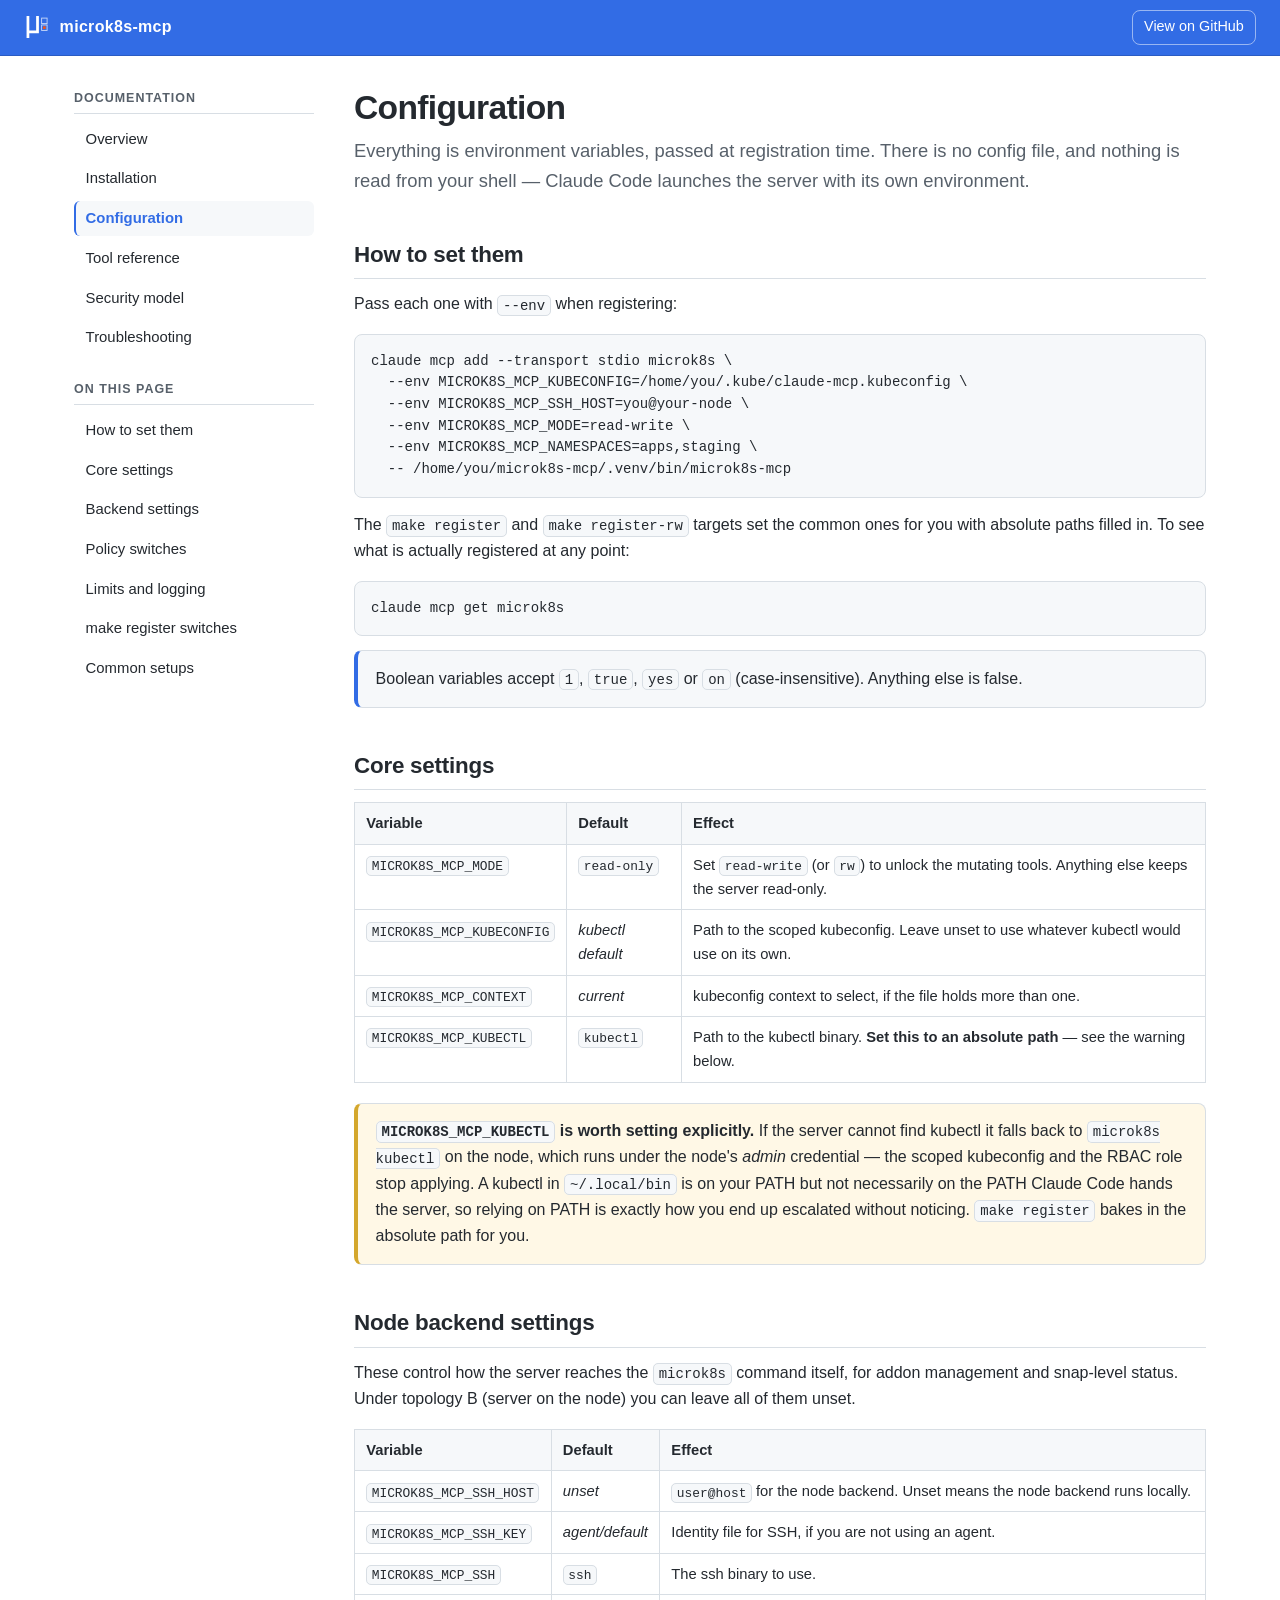
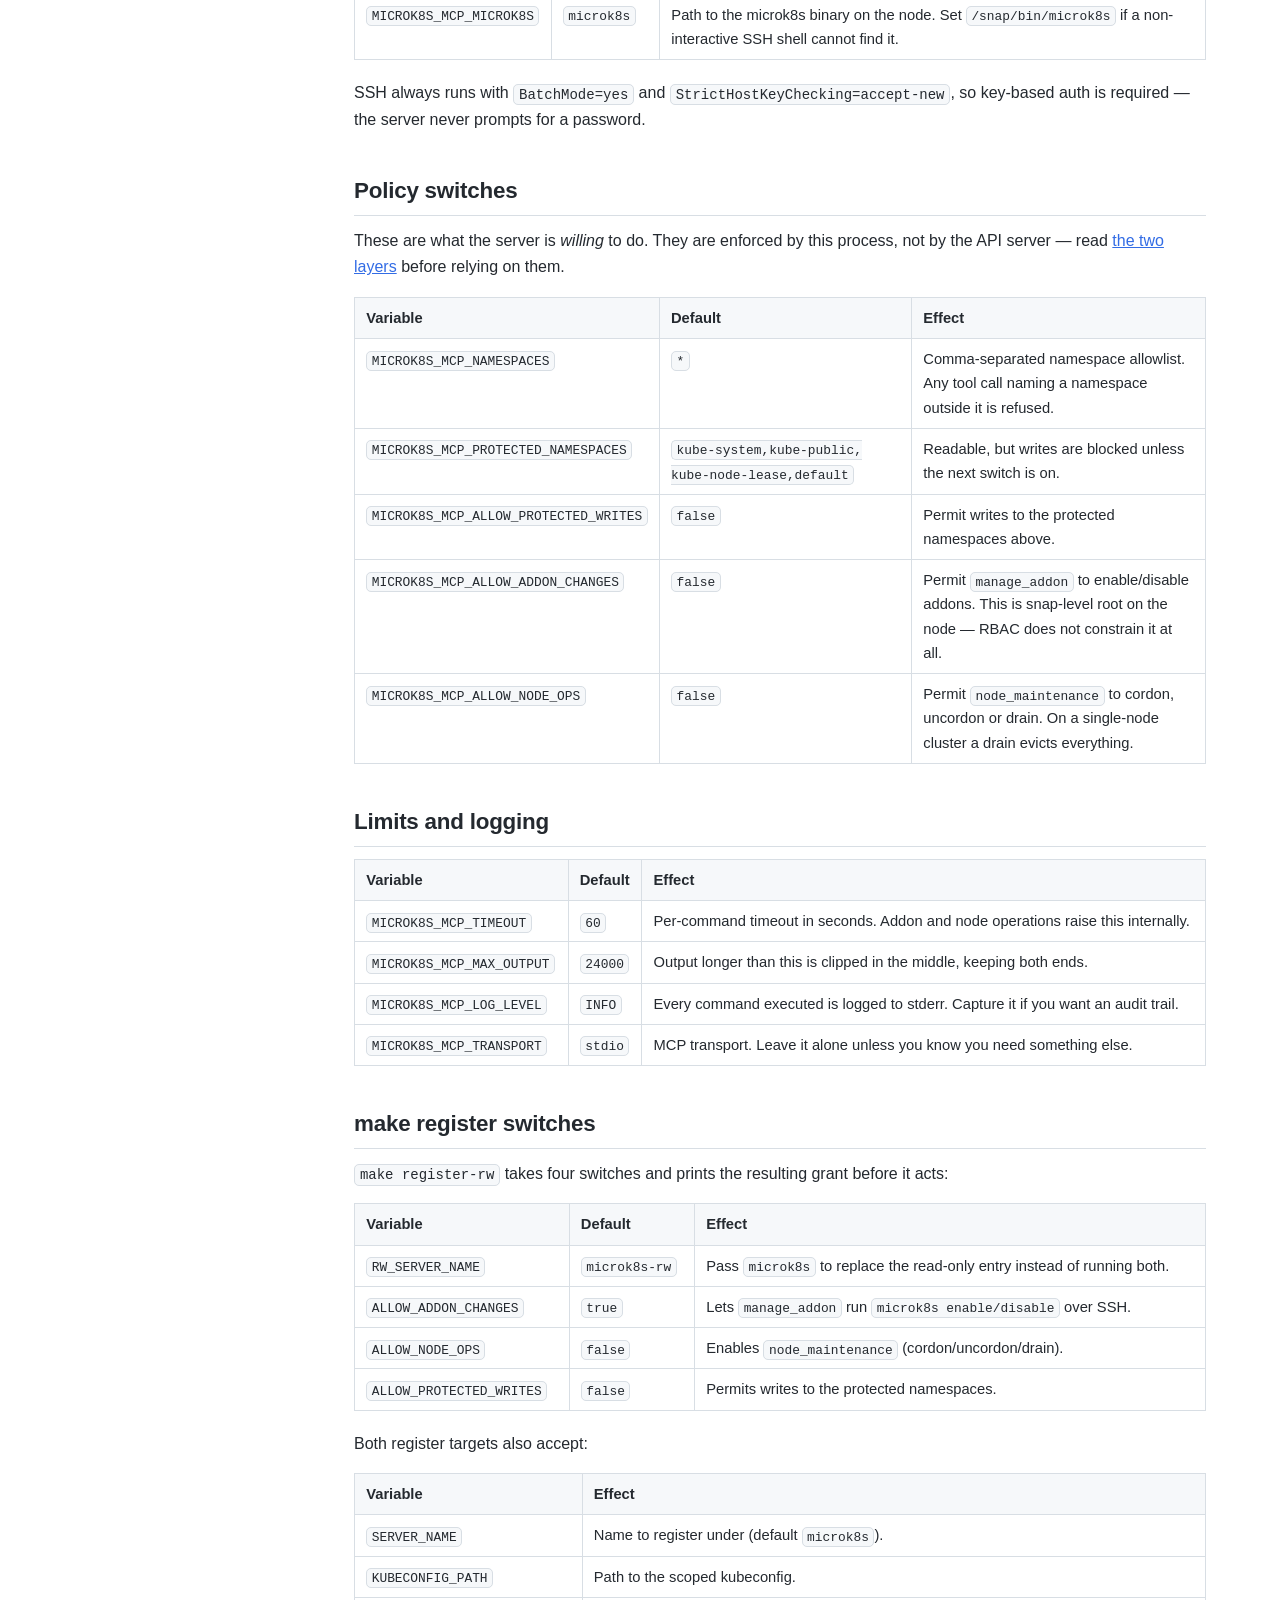
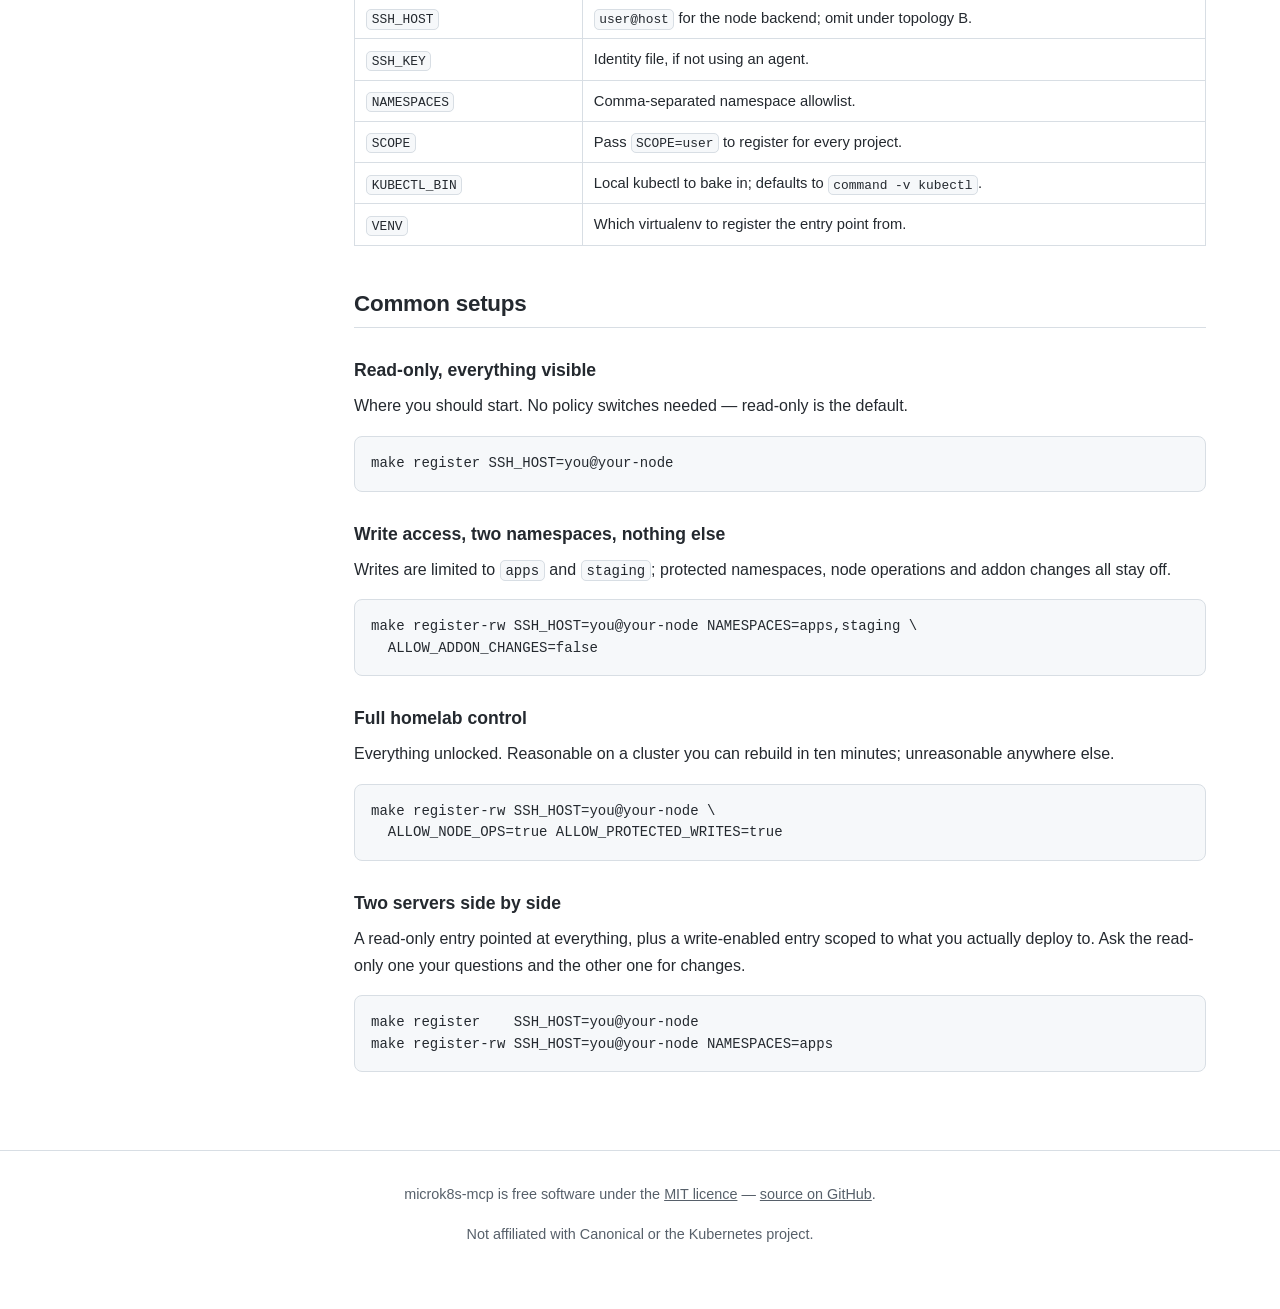
==== doc/configure.html @ e9b40528 "docs: add a GitHub Pages documentation site and optimise for search Six-page static site under doc/," ====
<!doctype html>
<html lang="en">
<head>
<meta charset="utf-8">
<meta name="viewport" content="width=device-width, initial-scale=1">
<title>Configuration reference — microk8s-mcp environment variables</title>
<meta name="description" content="Every microk8s-mcp environment variable with its default and effect: MICROK8S_MCP_MODE, KUBECONFIG, KUBECTL, SSH_HOST, NAMESPACES, ALLOW_ADDON_CHANGES, ALLOW_NODE_OPS and more, plus the make register switches.">
<link rel="canonical" href="https://pierrejochem.github.io/microk8s-mcp/configure.html">
<meta name="robots" content="index, follow, max-image-preview:large">
<meta property="og:type" content="article">
<meta property="og:site_name" content="microk8s-mcp">
<meta property="og:title" content="Configuration reference — microk8s-mcp environment variables">
<meta property="og:description" content="Every environment variable with its default and effect, plus the make register switches.">
<meta property="og:url" content="https://pierrejochem.github.io/microk8s-mcp/configure.html">
<meta property="og:image" content="https://pierrejochem.github.io/microk8s-mcp/assets/og-image.png">
<meta name="twitter:card" content="summary_large_image">
<meta name="twitter:image" content="https://pierrejochem.github.io/microk8s-mcp/assets/og-image.png">
<link rel="icon" href="assets/microk8s-mcp-mark.svg" type="image/svg+xml">
<link rel="stylesheet" href="assets/style.css">
</head>
<body>
<a class="skip" href="#main">Skip to content</a>

<header class="topbar">
  <a class="brand" href="index.html">
    <svg viewBox="18 18 65 76" xmlns="http://www.w3.org/2000/svg" aria-hidden="true" focusable="false">
      <path d="M24 24 24 88M24 62 24 70 52 70 52 24" fill="none" stroke="#ffffff" stroke-width="8" stroke-linejoin="miter" stroke-linecap="butt"></path>
      <g fill="none" stroke="rgba(255,255,255,.75)" stroke-width="2.6"><rect x="64" y="30" width="16" height="16"></rect><rect x="64" y="50" width="16" height="16"></rect></g>
      <rect x="68" y="54" width="8" height="8" fill="#e95420"></rect>
    </svg>
    microk8s-mcp
  </a>
  <span class="spacer"></span>
  <a class="gh" href="https://github.com/pierrejochem/microk8s-mcp">View on GitHub</a>
</header>

<div class="layout">
  <div class="sidebar">
    <nav aria-label="Documentation">
      <h2>Documentation</h2>
      <ul>
        <li><a href="index.html">Overview</a></li>
        <li><a href="install.html">Installation</a></li>
        <li><a href="configure.html" aria-current="page">Configuration</a></li>
        <li><a href="tools.html">Tool reference</a></li>
        <li><a href="security.html">Security model</a></li>
        <li><a href="troubleshooting.html">Troubleshooting</a></li>
      </ul>
      <h2>On this page</h2>
      <ul>
        <li><a href="#how">How to set them</a></li>
        <li><a href="#core">Core settings</a></li>
        <li><a href="#backend">Backend settings</a></li>
        <li><a href="#policy">Policy switches</a></li>
        <li><a href="#limits">Limits and logging</a></li>
        <li><a href="#register-flags">make register switches</a></li>
        <li><a href="#recipes">Common setups</a></li>
      </ul>
    </nav>
  </div>

  <main id="main">
    <h1>Configuration</h1>
    <p class="lede">Everything is environment variables, passed at registration time. There is no
    config file, and nothing is read from your shell — Claude Code launches the server with its
    own environment.</p>

    <h2 id="how">How to set them</h2>
    <p>Pass each one with <code>--env</code> when registering:</p>
    <pre><code>claude mcp add --transport stdio microk8s \
  --env MICROK8S_MCP_KUBECONFIG=/home/you/.kube/claude-mcp.kubeconfig \
  --env MICROK8S_MCP_SSH_HOST=you@your-node \
  --env MICROK8S_MCP_MODE=read-write \
  --env MICROK8S_MCP_NAMESPACES=apps,staging \
  -- /home/you/microk8s-mcp/.venv/bin/microk8s-mcp</code></pre>

    <p>The <code>make register</code> and <code>make register-rw</code> targets set the common ones
    for you with absolute paths filled in. To see what is actually registered at any point:</p>
    <pre><code>claude mcp get microk8s</code></pre>

    <div class="note">
      <p>Boolean variables accept <code>1</code>, <code>true</code>, <code>yes</code> or
      <code>on</code> (case-insensitive). Anything else is false.</p>
    </div>

    <h2 id="core">Core settings</h2>
    <div class="table-wrap">
    <table>
      <thead><tr><th>Variable</th><th>Default</th><th>Effect</th></tr></thead>
      <tbody>
        <tr>
          <td><code>MICROK8S_MCP_MODE</code></td>
          <td><code>read-only</code></td>
          <td>Set <code>read-write</code> (or <code>rw</code>) to unlock the mutating tools. Anything else keeps the server read-only.</td>
        </tr>
        <tr>
          <td><code>MICROK8S_MCP_KUBECONFIG</code></td>
          <td><em>kubectl default</em></td>
          <td>Path to the scoped kubeconfig. Leave unset to use whatever kubectl would use on its own.</td>
        </tr>
        <tr>
          <td><code>MICROK8S_MCP_CONTEXT</code></td>
          <td><em>current</em></td>
          <td>kubeconfig context to select, if the file holds more than one.</td>
        </tr>
        <tr>
          <td><code>MICROK8S_MCP_KUBECTL</code></td>
          <td><code>kubectl</code></td>
          <td>Path to the kubectl binary. <strong>Set this to an absolute path</strong> — see the warning below.</td>
        </tr>
      </tbody>
    </table>
    </div>

    <div class="warn">
      <p><strong><code>MICROK8S_MCP_KUBECTL</code> is worth setting explicitly.</strong> If the
      server cannot find kubectl it falls back to <code>microk8s kubectl</code> on the node, which
      runs under the node's <em>admin</em> credential — the scoped kubeconfig and the RBAC role
      stop applying. A kubectl in <code>~/.local/bin</code> is on your PATH but not necessarily on
      the PATH Claude Code hands the server, so relying on PATH is exactly how you end up escalated
      without noticing. <code>make register</code> bakes in the absolute path for you.</p>
    </div>

    <h2 id="backend">Node backend settings</h2>
    <p>These control how the server reaches the <code>microk8s</code> command itself, for addon
    management and snap-level status. Under topology B (server on the node) you can leave all of
    them unset.</p>

    <div class="table-wrap">
    <table>
      <thead><tr><th>Variable</th><th>Default</th><th>Effect</th></tr></thead>
      <tbody>
        <tr>
          <td><code>MICROK8S_MCP_SSH_HOST</code></td>
          <td><em>unset</em></td>
          <td><code>user@host</code> for the node backend. Unset means the node backend runs locally.</td>
        </tr>
        <tr>
          <td><code>MICROK8S_MCP_SSH_KEY</code></td>
          <td><em>agent/default</em></td>
          <td>Identity file for SSH, if you are not using an agent.</td>
        </tr>
        <tr>
          <td><code>MICROK8S_MCP_SSH</code></td>
          <td><code>ssh</code></td>
          <td>The ssh binary to use.</td>
        </tr>
        <tr>
          <td><code>MICROK8S_MCP_MICROK8S</code></td>
          <td><code>microk8s</code></td>
          <td>Path to the microk8s binary on the node. Set <code>/snap/bin/microk8s</code> if a non-interactive SSH shell cannot find it.</td>
        </tr>
      </tbody>
    </table>
    </div>

    <p>SSH always runs with <code>BatchMode=yes</code> and
    <code>StrictHostKeyChecking=accept-new</code>, so key-based auth is required — the server
    never prompts for a password.</p>

    <h2 id="policy">Policy switches</h2>
    <p>These are what the server is <em>willing</em> to do. They are enforced by this process, not
    by the API server — read <a href="security.html#layers">the two layers</a> before relying on them.</p>

    <div class="table-wrap">
    <table>
      <thead><tr><th>Variable</th><th>Default</th><th>Effect</th></tr></thead>
      <tbody>
        <tr>
          <td><code>MICROK8S_MCP_NAMESPACES</code></td>
          <td><code>*</code></td>
          <td>Comma-separated namespace allowlist. Any tool call naming a namespace outside it is refused.</td>
        </tr>
        <tr>
          <td><code>MICROK8S_MCP_PROTECTED_NAMESPACES</code></td>
          <td><code>kube-system,kube-public,<wbr>kube-node-lease,default</code></td>
          <td>Readable, but writes are blocked unless the next switch is on.</td>
        </tr>
        <tr>
          <td><code>MICROK8S_MCP_ALLOW_PROTECTED_WRITES</code></td>
          <td><code>false</code></td>
          <td>Permit writes to the protected namespaces above.</td>
        </tr>
        <tr>
          <td><code>MICROK8S_MCP_ALLOW_ADDON_CHANGES</code></td>
          <td><code>false</code></td>
          <td>Permit <code>manage_addon</code> to enable/disable addons. This is snap-level root on the node — RBAC does not constrain it at all.</td>
        </tr>
        <tr>
          <td><code>MICROK8S_MCP_ALLOW_NODE_OPS</code></td>
          <td><code>false</code></td>
          <td>Permit <code>node_maintenance</code> to cordon, uncordon or drain. On a single-node cluster a drain evicts everything.</td>
        </tr>
      </tbody>
    </table>
    </div>

    <h2 id="limits">Limits and logging</h2>
    <div class="table-wrap">
    <table>
      <thead><tr><th>Variable</th><th>Default</th><th>Effect</th></tr></thead>
      <tbody>
        <tr>
          <td><code>MICROK8S_MCP_TIMEOUT</code></td>
          <td><code>60</code></td>
          <td>Per-command timeout in seconds. Addon and node operations raise this internally.</td>
        </tr>
        <tr>
          <td><code>MICROK8S_MCP_MAX_OUTPUT</code></td>
          <td><code>24000</code></td>
          <td>Output longer than this is clipped in the middle, keeping both ends.</td>
        </tr>
        <tr>
          <td><code>MICROK8S_MCP_LOG_LEVEL</code></td>
          <td><code>INFO</code></td>
          <td>Every command executed is logged to stderr. Capture it if you want an audit trail.</td>
        </tr>
        <tr>
          <td><code>MICROK8S_MCP_TRANSPORT</code></td>
          <td><code>stdio</code></td>
          <td>MCP transport. Leave it alone unless you know you need something else.</td>
        </tr>
      </tbody>
    </table>
    </div>

    <h2 id="register-flags">make register switches</h2>
    <p><code>make register-rw</code> takes four switches and prints the resulting grant before
    it acts:</p>

    <div class="table-wrap">
    <table>
      <thead><tr><th>Variable</th><th>Default</th><th>Effect</th></tr></thead>
      <tbody>
        <tr><td><code>RW_SERVER_NAME</code></td><td><code>microk8s-rw</code></td><td>Pass <code>microk8s</code> to replace the read-only entry instead of running both.</td></tr>
        <tr><td><code>ALLOW_ADDON_CHANGES</code></td><td><code>true</code></td><td>Lets <code>manage_addon</code> run <code>microk8s enable/disable</code> over SSH.</td></tr>
        <tr><td><code>ALLOW_NODE_OPS</code></td><td><code>false</code></td><td>Enables <code>node_maintenance</code> (cordon/uncordon/drain).</td></tr>
        <tr><td><code>ALLOW_PROTECTED_WRITES</code></td><td><code>false</code></td><td>Permits writes to the protected namespaces.</td></tr>
      </tbody>
    </table>
    </div>

    <p>Both register targets also accept:</p>
    <div class="table-wrap">
    <table>
      <thead><tr><th>Variable</th><th>Effect</th></tr></thead>
      <tbody>
        <tr><td><code>SERVER_NAME</code></td><td>Name to register under (default <code>microk8s</code>).</td></tr>
        <tr><td><code>KUBECONFIG_PATH</code></td><td>Path to the scoped kubeconfig.</td></tr>
        <tr><td><code>SSH_HOST</code></td><td><code>user@host</code> for the node backend; omit under topology B.</td></tr>
        <tr><td><code>SSH_KEY</code></td><td>Identity file, if not using an agent.</td></tr>
        <tr><td><code>NAMESPACES</code></td><td>Comma-separated namespace allowlist.</td></tr>
        <tr><td><code>SCOPE</code></td><td>Pass <code>SCOPE=user</code> to register for every project.</td></tr>
        <tr><td><code>KUBECTL_BIN</code></td><td>Local kubectl to bake in; defaults to <code>command -v kubectl</code>.</td></tr>
        <tr><td><code>VENV</code></td><td>Which virtualenv to register the entry point from.</td></tr>
      </tbody>
    </table>
    </div>

    <h2 id="recipes">Common setups</h2>

    <h3>Read-only, everything visible</h3>
    <p>Where you should start. No policy switches needed — read-only is the default.</p>
    <pre><code>make register SSH_HOST=you@your-node</code></pre>

    <h3>Write access, two namespaces, nothing else</h3>
    <p>Writes are limited to <code>apps</code> and <code>staging</code>; protected namespaces,
    node operations and addon changes all stay off.</p>
    <pre><code>make register-rw SSH_HOST=you@your-node NAMESPACES=apps,staging \
  ALLOW_ADDON_CHANGES=false</code></pre>

    <h3>Full homelab control</h3>
    <p>Everything unlocked. Reasonable on a cluster you can rebuild in ten minutes; unreasonable
    anywhere else.</p>
    <pre><code>make register-rw SSH_HOST=you@your-node \
  ALLOW_NODE_OPS=true ALLOW_PROTECTED_WRITES=true</code></pre>

    <h3>Two servers side by side</h3>
    <p>A read-only entry pointed at everything, plus a write-enabled entry scoped to what you
    actually deploy to. Ask the read-only one your questions and the other one for changes.</p>
    <pre><code>make register    SSH_HOST=you@your-node
make register-rw SSH_HOST=you@your-node NAMESPACES=apps</code></pre>
  </main>
</div>

<footer>
  <p>microk8s-mcp is free software under the
  <a href="https://github.com/pierrejochem/microk8s-mcp/blob/main/LICENSE">MIT licence</a> —
  <a href="https://github.com/pierrejochem/microk8s-mcp">source on GitHub</a>.</p>
  <p>Not affiliated with Canonical or the Kubernetes project.</p>
</footer>

</body>
</html>
---- doc/assets/style.css ----
/* microk8s-mcp documentation
   Brand: Kubernetes blue #326CE5, Canonical orange #E95420, ink #1D1F20 */

:root {
  --blue: #326ce5;
  --blue-dark: #2456bd;
  --orange: #e95420;
  --ink: #1d1f20;
  --bg: #ffffff;
  --bg-soft: #f6f8fa;
  --bg-code: #f6f8fa;
  --text: #24292f;
  --text-muted: #57606a;
  --border: #d8dee4;
  --warn-bg: #fff8e6;
  --warn-border: #d4a72c;
  --danger-bg: #fff1f0;
  --danger-border: #cf222e;
  --radius: 8px;
  --sans: -apple-system, BlinkMacSystemFont, "Segoe UI", Roboto, Helvetica, Arial, sans-serif;
  --mono: ui-monospace, SFMono-Regular, "SF Mono", Menlo, Consolas, "Liberation Mono", monospace;
}

@media (prefers-color-scheme: dark) {
  :root {
    --blue: #58a6ff;
    --blue-dark: #79b8ff;
    --orange: #ff7b52;
    --bg: #0d1117;
    --bg-soft: #161b22;
    --bg-code: #161b22;
    --text: #e6edf3;
    --text-muted: #9198a1;
    --border: #30363d;
    --warn-bg: #272115;
    --warn-border: #d29922;
    --danger-bg: #25171c;
    --danger-border: #f85149;
  }
}

* { box-sizing: border-box; }

html { scroll-behavior: smooth; scroll-padding-top: 5rem; }

body {
  margin: 0;
  font-family: var(--sans);
  font-size: 16px;
  line-height: 1.65;
  color: var(--text);
  background: var(--bg);
  -webkit-text-size-adjust: 100%;
}

.skip {
  position: absolute;
  left: -9999px;
  top: 0;
  background: var(--blue);
  color: #fff;
  padding: .75rem 1rem;
  z-index: 100;
}
.skip:focus { left: 0; }

/* ---------- top bar ---------- */

.topbar {
  position: sticky;
  top: 0;
  z-index: 50;
  display: flex;
  align-items: center;
  gap: 1rem;
  padding: .6rem 1.5rem;
  background: var(--blue);
  border-bottom: 1px solid rgba(0, 0, 0, .15);
}

.topbar a.brand {
  display: flex;
  align-items: center;
  gap: .6rem;
  color: #fff;
  text-decoration: none;
  font-weight: 600;
  letter-spacing: .02em;
}

.topbar .brand svg { width: 26px; height: 26px; display: block; }

.topbar .spacer { flex: 1; }

.topbar .gh {
  color: #fff;
  text-decoration: none;
  font-size: .9rem;
  border: 1px solid rgba(255, 255, 255, .5);
  border-radius: var(--radius);
  padding: .3rem .7rem;
  white-space: nowrap;
}
.topbar .gh:hover { background: rgba(255, 255, 255, .15); }

/* ---------- layout ---------- */

.layout {
  display: grid;
  grid-template-columns: 240px minmax(0, 1fr);
  gap: 2.5rem;
  max-width: 1180px;
  margin: 0 auto;
  padding: 2rem 1.5rem 4rem;
}

.sidebar nav { position: sticky; top: 5rem; }

.sidebar h2 {
  font-size: .78rem;
  text-transform: uppercase;
  letter-spacing: .08em;
  color: var(--text-muted);
  margin: 1.5rem 0 .5rem;
}
.sidebar h2:first-child { margin-top: 0; }

.sidebar ul { list-style: none; margin: 0; padding: 0; }

.sidebar a {
  display: block;
  padding: .3rem .6rem;
  color: var(--text);
  text-decoration: none;
  border-radius: 6px;
  border-left: 2px solid transparent;
  font-size: .93rem;
}
.sidebar a:hover { background: var(--bg-soft); }
.sidebar a[aria-current="page"] {
  color: var(--blue);
  font-weight: 600;
  border-left-color: var(--blue);
  background: var(--bg-soft);
}

main { min-width: 0; }

/* ---------- typography ---------- */

h1 {
  font-size: 2.1rem;
  line-height: 1.2;
  margin: 0 0 .5rem;
  letter-spacing: -.02em;
}

h2 {
  font-size: 1.4rem;
  margin: 2.5rem 0 .75rem;
  padding-bottom: .3rem;
  border-bottom: 1px solid var(--border);
  letter-spacing: -.01em;
}

h3 { font-size: 1.1rem; margin: 1.75rem 0 .5rem; }

.lede {
  font-size: 1.15rem;
  color: var(--text-muted);
  margin: 0 0 2rem;
}

p, ul, ol { margin: 0 0 1rem; }
li { margin-bottom: .35rem; }

a { color: var(--blue); }
a:hover { color: var(--blue-dark); }

code {
  font-family: var(--mono);
  font-size: .875em;
  background: var(--bg-code);
  border: 1px solid var(--border);
  border-radius: 5px;
  padding: .12em .35em;
}

pre {
  background: var(--bg-code);
  border: 1px solid var(--border);
  border-radius: var(--radius);
  padding: 1rem;
  overflow-x: auto;
  font-size: .875rem;
  line-height: 1.55;
}
pre code { background: none; border: 0; padding: 0; font-size: 1em; }

/* ---------- tables ---------- */

.table-wrap { overflow-x: auto; margin: 0 0 1.25rem; }

table {
  border-collapse: collapse;
  width: 100%;
  font-size: .92rem;
}
th, td {
  text-align: left;
  padding: .5rem .7rem;
  border: 1px solid var(--border);
  vertical-align: top;
}
th { background: var(--bg-soft); font-weight: 600; }
td code { white-space: nowrap; }

/* ---------- callouts ---------- */

.note, .warn, .danger {
  border: 1px solid var(--border);
  border-left-width: 4px;
  border-radius: var(--radius);
  padding: .9rem 1.1rem;
  margin: 0 0 1.25rem;
  background: var(--bg-soft);
}
.note { border-left-color: var(--blue); }
.warn { border-left-color: var(--warn-border); background: var(--warn-bg); }
.danger { border-left-color: var(--danger-border); background: var(--danger-bg); }

.note > :last-child, .warn > :last-child, .danger > :last-child { margin-bottom: 0; }
.note strong, .warn strong, .danger strong { display: inline; }

/* ---------- home page bits ---------- */

.hero {
  display: flex;
  flex-direction: column;
  gap: 1rem;
  margin-bottom: 2.5rem;
}
.hero img { max-width: 100%; height: auto; border-radius: var(--radius); }

.cta {
  display: flex;
  flex-wrap: wrap;
  gap: .75rem;
  margin: 1.5rem 0 0;
}
.btn {
  display: inline-block;
  padding: .55rem 1.1rem;
  border-radius: var(--radius);
  text-decoration: none;
  font-weight: 600;
  font-size: .95rem;
  border: 1px solid var(--blue);
}
.btn-primary { background: var(--blue); color: #fff; }
.btn-primary:hover { background: var(--blue-dark); color: #fff; }
.btn-ghost { color: var(--blue); }
.btn-ghost:hover { background: var(--bg-soft); }

.cards {
  display: grid;
  grid-template-columns: repeat(auto-fit, minmax(230px, 1fr));
  gap: 1rem;
  margin: 1.5rem 0 2rem;
}
.card {
  border: 1px solid var(--border);
  border-radius: var(--radius);
  padding: 1.1rem 1.2rem;
  background: var(--bg-soft);
}
.card h3 { margin: 0 0 .4rem; font-size: 1rem; }
.card p { margin: 0; font-size: .92rem; color: var(--text-muted); }
.card a { text-decoration: none; }
.card a::after { content: " \2192"; }

.badge {
  display: inline-block;
  font-size: .72rem;
  font-weight: 700;
  letter-spacing: .04em;
  text-transform: uppercase;
  padding: .12rem .45rem;
  border-radius: 4px;
  vertical-align: middle;
}
.badge-read { background: rgba(50, 108, 229, .15); color: var(--blue); }
.badge-write { background: rgba(233, 84, 32, .15); color: var(--orange); }
.badge-danger { background: rgba(207, 34, 46, .15); color: var(--danger-border); }

/* ---------- tool entries ---------- */

.tool {
  border: 1px solid var(--border);
  border-radius: var(--radius);
  padding: 1rem 1.2rem;
  margin-bottom: 1rem;
}
.tool h3 { margin: 0 0 .4rem; font-family: var(--mono); font-size: 1rem; }
.tool p { margin: 0 0 .5rem; }
.tool p:last-child { margin-bottom: 0; }
.tool .args { font-size: .88rem; color: var(--text-muted); }
.tool .args code { font-size: .95em; }

/* ---------- footer ---------- */

footer {
  border-top: 1px solid var(--border);
  padding: 2rem 1.5rem;
  text-align: center;
  color: var(--text-muted);
  font-size: .9rem;
}
footer a { color: var(--text-muted); }

/* ---------- responsive ---------- */

@media (max-width: 860px) {
  .layout {
    grid-template-columns: 1fr;
    gap: 1rem;
    padding: 1.25rem 1rem 3rem;
  }
  .sidebar nav { position: static; }
  .sidebar {
    border-bottom: 1px solid var(--border);
    padding-bottom: 1rem;
    margin-bottom: 1rem;
  }
  .sidebar ul {
    display: flex;
    flex-wrap: wrap;
    gap: .3rem;
  }
  .sidebar a { border-left: 0; border: 1px solid var(--border); }
  .sidebar a[aria-current="page"] { border-color: var(--blue); }
  .sidebar h2 { margin: .75rem 0 .4rem; }
  h1 { font-size: 1.7rem; }
  .topbar { padding: .6rem 1rem; }
}
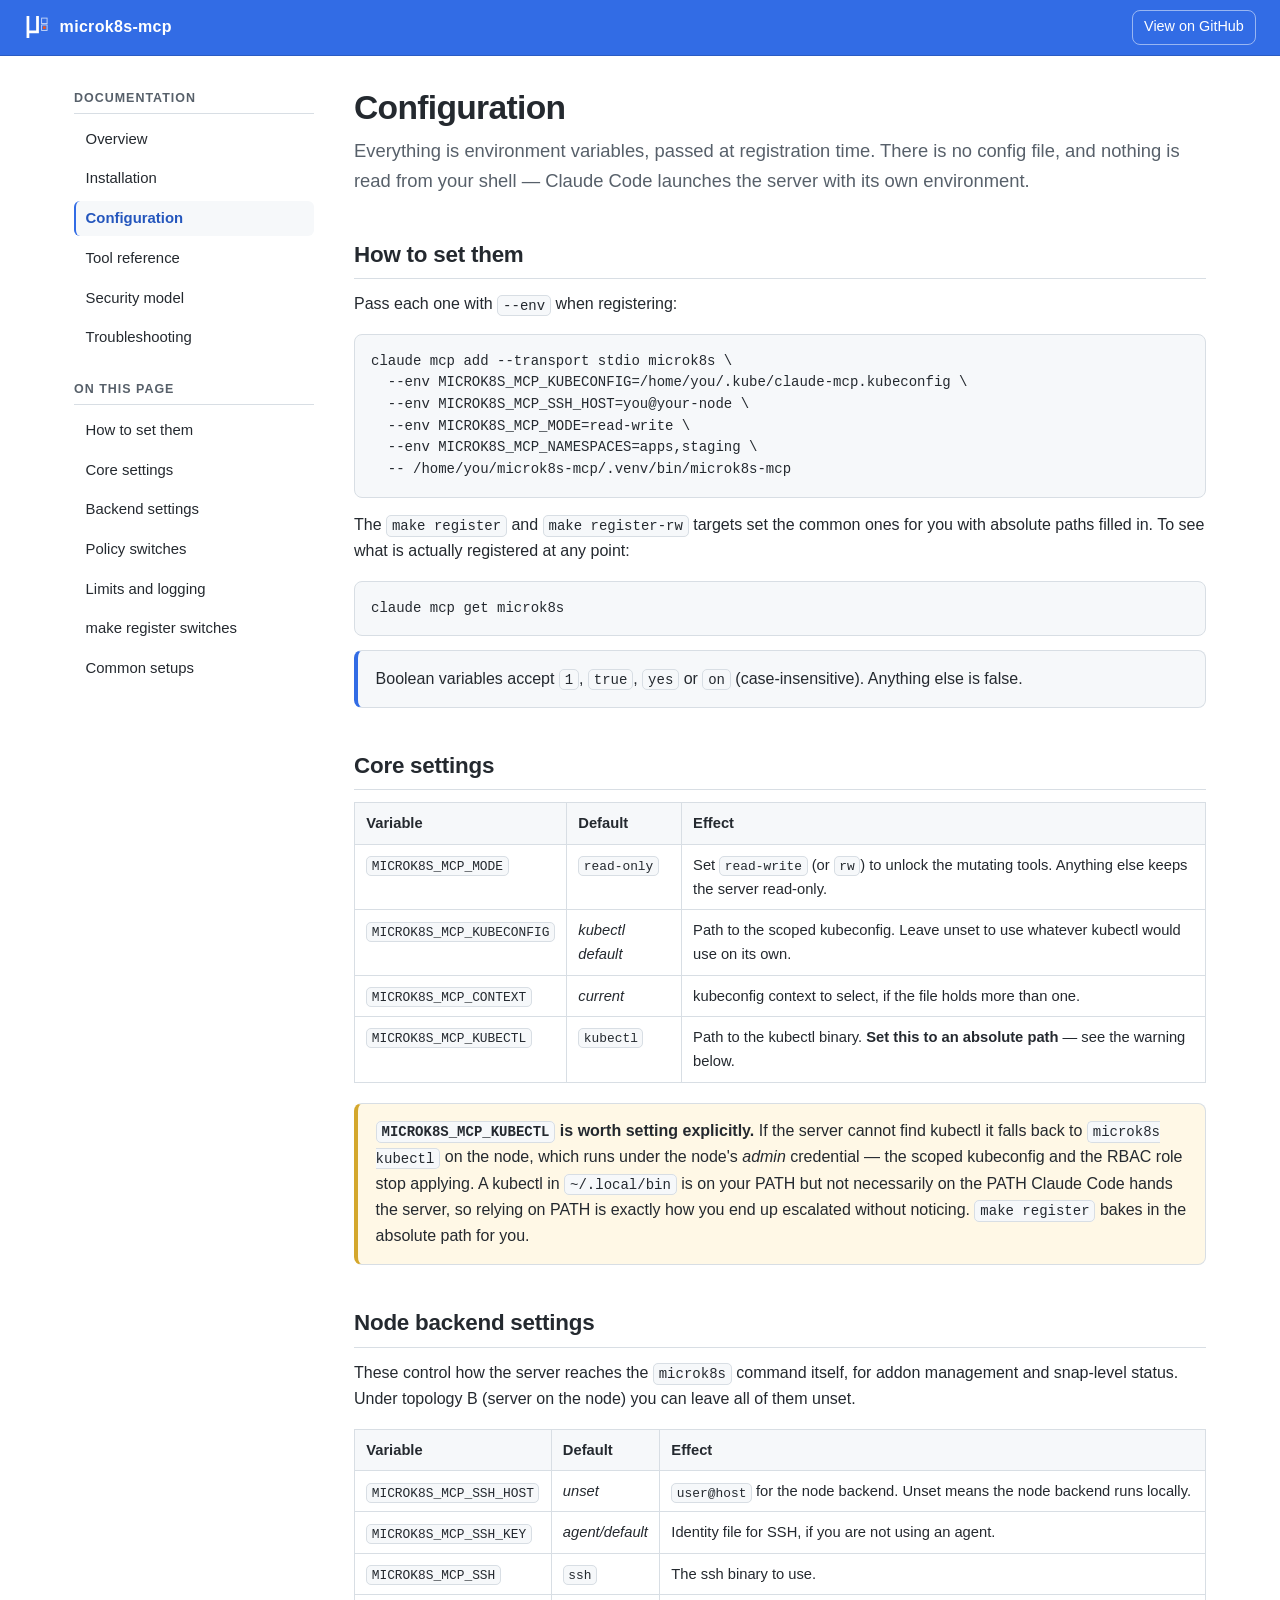
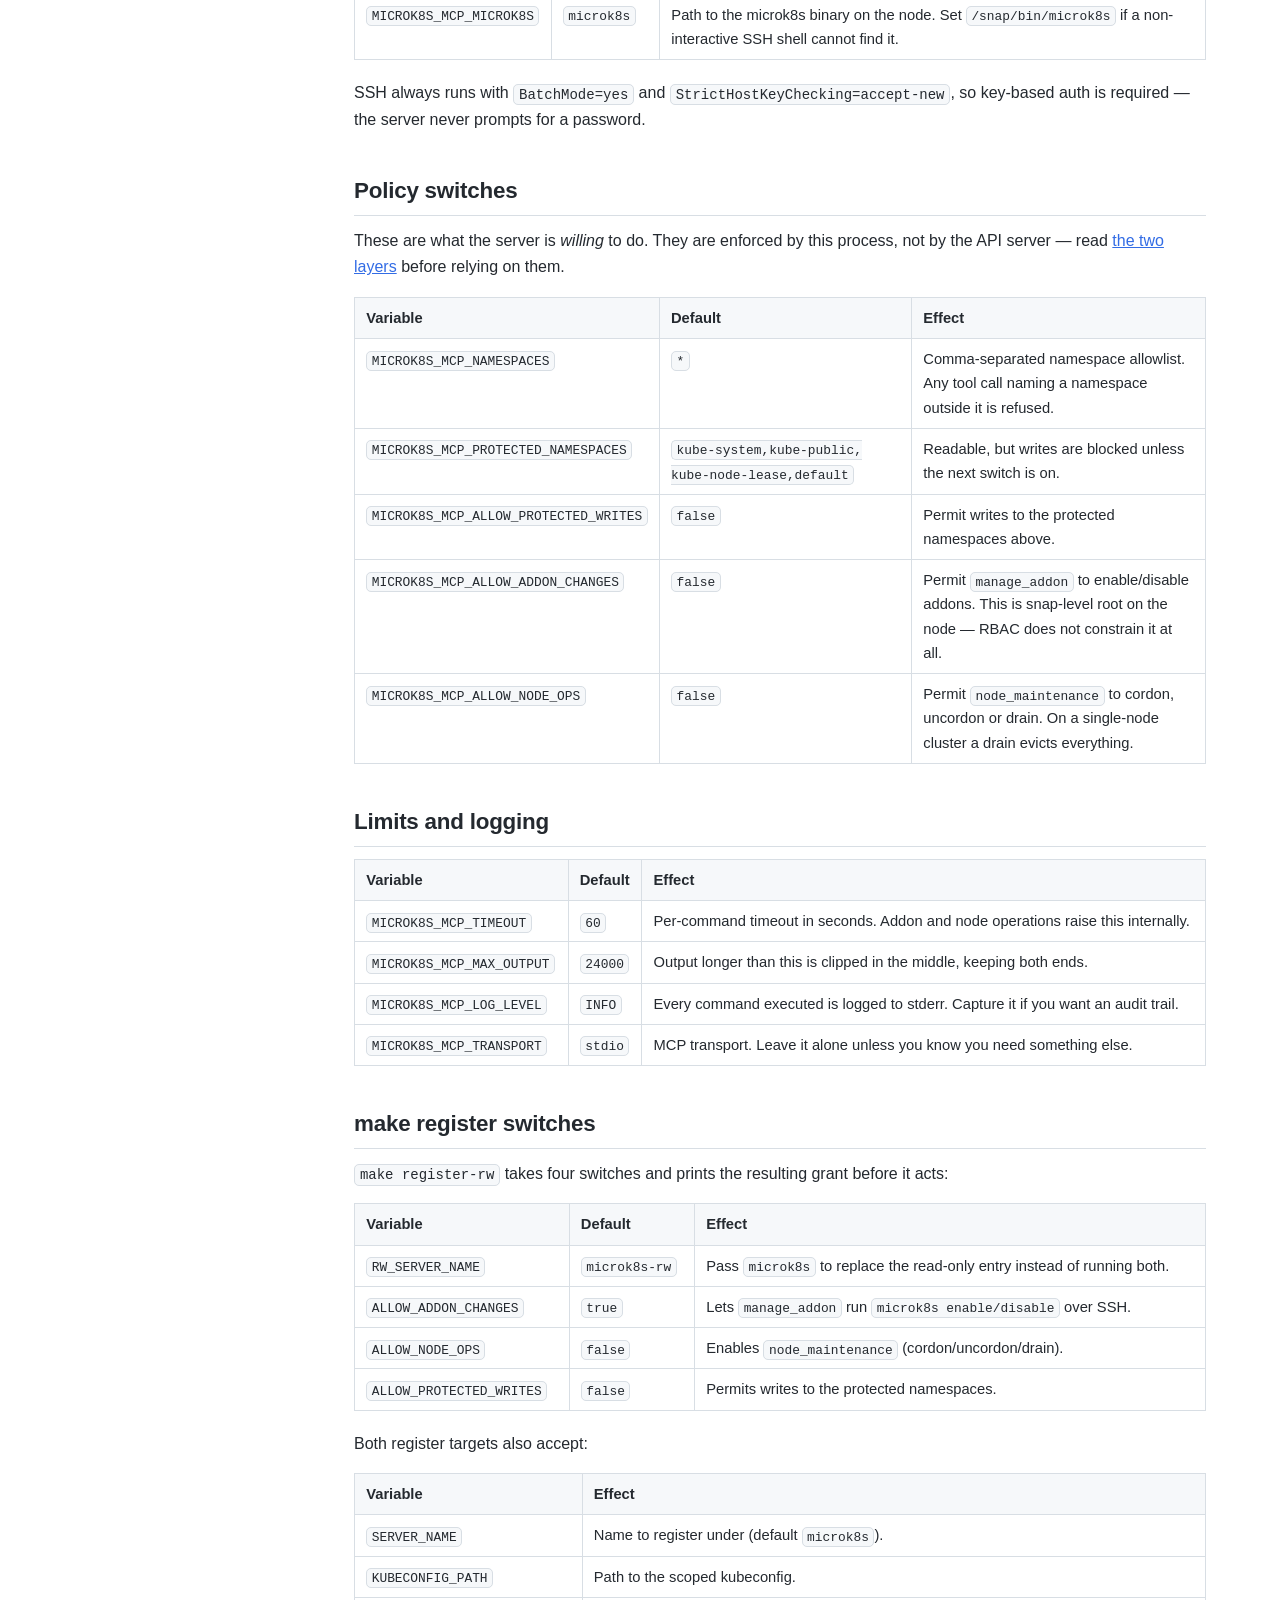
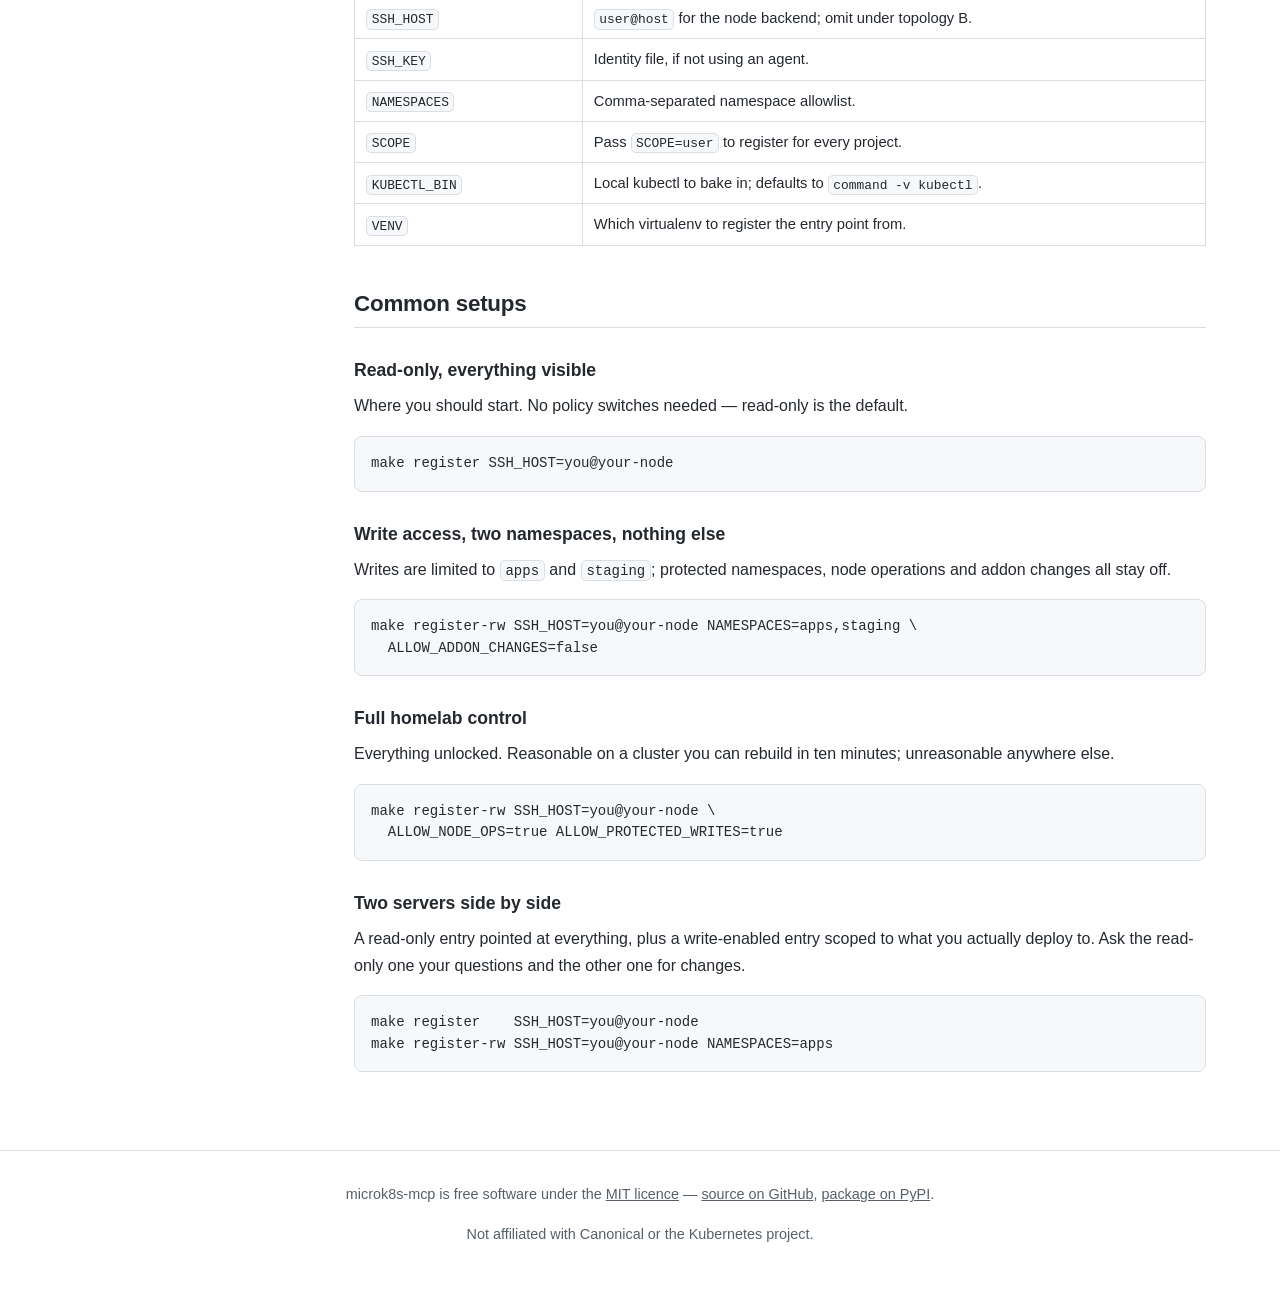
==== commit 76b07101: "seo: expand structured data and tighten page metadata The doc site already had titles, canonicals, O" ====
--- a/doc/configure.html
+++ b/doc/configure.html
@@ -4,7 +4,7 @@
 <meta charset="utf-8">
 <meta name="viewport" content="width=device-width, initial-scale=1">
 <title>Configuration reference — microk8s-mcp environment variables</title>
-<meta name="description" content="Every microk8s-mcp environment variable with its default and effect: MICROK8S_MCP_MODE, KUBECONFIG, KUBECTL, SSH_HOST, NAMESPACES, ALLOW_ADDON_CHANGES, ALLOW_NODE_OPS and more, plus the make register switches.">
+<meta name="description" content="Every microk8s-mcp environment variable with its default and effect — mode, kubeconfig, kubectl, SSH host, namespace allowlist and the write switches.">
 <link rel="canonical" href="https://pierrejochem.github.io/microk8s-mcp/configure.html">
 <meta name="robots" content="index, follow, max-image-preview:large">
 <meta property="og:type" content="article">
@@ -13,10 +13,77 @@
 <meta property="og:description" content="Every environment variable with its default and effect, plus the make register switches.">
 <meta property="og:url" content="https://pierrejochem.github.io/microk8s-mcp/configure.html">
 <meta property="og:image" content="https://pierrejochem.github.io/microk8s-mcp/assets/og-image.png">
+<meta property="og:image:width" content="1200">
+<meta property="og:image:height" content="630">
+<meta property="og:image:alt" content="microk8s-mcp — an MCP server that connects Claude Code to a MicroK8s Kubernetes cluster">
+<meta property="og:locale" content="en">
 <meta name="twitter:card" content="summary_large_image">
+<meta name="twitter:title" content="Configuration reference — microk8s-mcp environment variables">
+<meta name="twitter:description" content="Every environment variable with its default and effect, plus the make register switches.">
 <meta name="twitter:image" content="https://pierrejochem.github.io/microk8s-mcp/assets/og-image.png">
+<meta name="author" content="Pierre Jochem">
+<meta name="theme-color" content="#326ce5">
 <link rel="icon" href="assets/microk8s-mcp-mark.svg" type="image/svg+xml">
 <link rel="stylesheet" href="assets/style.css">
+<script type="application/ld+json">
+{
+  "@context": "https://schema.org",
+  "@graph": [
+    {
+      "@type": "TechArticle",
+      "@id": "https://pierrejochem.github.io/microk8s-mcp/configure.html#article",
+      "headline": "Configuration",
+      "name": "Configuration reference — microk8s-mcp environment variables",
+      "description": "Every microk8s-mcp environment variable with its default and effect: MICROK8S_MCP_MODE, KUBECONFIG, KUBECTL, SSH_HOST, NAMESPACES, ALLOW_ADDON_CHANGES, ALLOW_NODE_OPS and more, plus the make register switches.",
+      "url": "https://pierrejochem.github.io/microk8s-mcp/configure.html",
+      "inLanguage": "en",
+      "datePublished": "2026-07-25",
+      "dateModified": "2026-08-09",
+      "keywords": "MicroK8s, MCP server, environment variables, configuration, Claude Code",
+      "author": {
+        "@id": "https://pierrejochem.github.io/microk8s-mcp/#author"
+      },
+      "publisher": {
+        "@id": "https://pierrejochem.github.io/microk8s-mcp/#author"
+      },
+      "isPartOf": {
+        "@id": "https://pierrejochem.github.io/microk8s-mcp/#website"
+      },
+      "about": {
+        "@id": "https://pierrejochem.github.io/microk8s-mcp/#software"
+      },
+      "mainEntityOfPage": {
+        "@type": "WebPage",
+        "@id": "https://pierrejochem.github.io/microk8s-mcp/configure.html"
+      }
+    },
+    {
+      "@type": "BreadcrumbList",
+      "@id": "https://pierrejochem.github.io/microk8s-mcp/configure.html#breadcrumb",
+      "itemListElement": [
+        {
+          "@type": "ListItem",
+          "position": 1,
+          "name": "microk8s-mcp",
+          "item": "https://pierrejochem.github.io/microk8s-mcp/"
+        },
+        {
+          "@type": "ListItem",
+          "position": 2,
+          "name": "Configuration",
+          "item": "https://pierrejochem.github.io/microk8s-mcp/configure.html"
+        }
+      ]
+    },
+    {
+      "@type": "Person",
+      "@id": "https://pierrejochem.github.io/microk8s-mcp/#author",
+      "name": "Pierre Jochem",
+      "url": "https://github.com/pierrejochem"
+    }
+  ]
+}
+</script>
 </head>
 <body>
 <a class="skip" href="#main">Skip to content</a>
@@ -89,24 +156,24 @@
       <thead><tr><th>Variable</th><th>Default</th><th>Effect</th></tr></thead>
       <tbody>
         <tr>
-          <td><code>MICROK8S_MCP_MODE</code></td>
-          <td><code>read-only</code></td>
-          <td>Set <code>read-write</code> (or <code>rw</code>) to unlock the mutating tools. Anything else keeps the server read-only.</td>
-        </tr>
-        <tr>
-          <td><code>MICROK8S_MCP_KUBECONFIG</code></td>
-          <td><em>kubectl default</em></td>
-          <td>Path to the scoped kubeconfig. Leave unset to use whatever kubectl would use on its own.</td>
-        </tr>
-        <tr>
-          <td><code>MICROK8S_MCP_CONTEXT</code></td>
-          <td><em>current</em></td>
-          <td>kubeconfig context to select, if the file holds more than one.</td>
-        </tr>
-        <tr>
-          <td><code>MICROK8S_MCP_KUBECTL</code></td>
-          <td><code>kubectl</code></td>
-          <td>Path to the kubectl binary. <strong>Set this to an absolute path</strong> — see the warning below.</td>
+          <td data-label="Variable"><code>MICROK8S_MCP_MODE</code></td>
+          <td data-label="Default"><code>read-only</code></td>
+          <td data-label="Effect">Set <code>read-write</code> (or <code>rw</code>) to unlock the mutating tools. Anything else keeps the server read-only.</td>
+        </tr>
+        <tr>
+          <td data-label="Variable"><code>MICROK8S_MCP_KUBECONFIG</code></td>
+          <td data-label="Default"><em>kubectl default</em></td>
+          <td data-label="Effect">Path to the scoped kubeconfig. Leave unset to use whatever kubectl would use on its own.</td>
+        </tr>
+        <tr>
+          <td data-label="Variable"><code>MICROK8S_MCP_CONTEXT</code></td>
+          <td data-label="Default"><em>current</em></td>
+          <td data-label="Effect">kubeconfig context to select, if the file holds more than one.</td>
+        </tr>
+        <tr>
+          <td data-label="Variable"><code>MICROK8S_MCP_KUBECTL</code></td>
+          <td data-label="Default"><code>kubectl</code></td>
+          <td data-label="Effect">Path to the kubectl binary. <strong>Set this to an absolute path</strong> — see the warning below.</td>
         </tr>
       </tbody>
     </table>
@@ -131,24 +198,24 @@
       <thead><tr><th>Variable</th><th>Default</th><th>Effect</th></tr></thead>
       <tbody>
         <tr>
-          <td><code>MICROK8S_MCP_SSH_HOST</code></td>
-          <td><em>unset</em></td>
-          <td><code>user@host</code> for the node backend. Unset means the node backend runs locally.</td>
-        </tr>
-        <tr>
-          <td><code>MICROK8S_MCP_SSH_KEY</code></td>
-          <td><em>agent/default</em></td>
-          <td>Identity file for SSH, if you are not using an agent.</td>
-        </tr>
-        <tr>
-          <td><code>MICROK8S_MCP_SSH</code></td>
-          <td><code>ssh</code></td>
-          <td>The ssh binary to use.</td>
-        </tr>
-        <tr>
-          <td><code>MICROK8S_MCP_MICROK8S</code></td>
-          <td><code>microk8s</code></td>
-          <td>Path to the microk8s binary on the node. Set <code>/snap/bin/microk8s</code> if a non-interactive SSH shell cannot find it.</td>
+          <td data-label="Variable"><code>MICROK8S_MCP_SSH_HOST</code></td>
+          <td data-label="Default"><em>unset</em></td>
+          <td data-label="Effect"><code>user@host</code> for the node backend. Unset means the node backend runs locally.</td>
+        </tr>
+        <tr>
+          <td data-label="Variable"><code>MICROK8S_MCP_SSH_KEY</code></td>
+          <td data-label="Default"><em>agent/default</em></td>
+          <td data-label="Effect">Identity file for SSH, if you are not using an agent.</td>
+        </tr>
+        <tr>
+          <td data-label="Variable"><code>MICROK8S_MCP_SSH</code></td>
+          <td data-label="Default"><code>ssh</code></td>
+          <td data-label="Effect">The ssh binary to use.</td>
+        </tr>
+        <tr>
+          <td data-label="Variable"><code>MICROK8S_MCP_MICROK8S</code></td>
+          <td data-label="Default"><code>microk8s</code></td>
+          <td data-label="Effect">Path to the microk8s binary on the node. Set <code>/snap/bin/microk8s</code> if a non-interactive SSH shell cannot find it.</td>
         </tr>
       </tbody>
     </table>
@@ -167,29 +234,29 @@
       <thead><tr><th>Variable</th><th>Default</th><th>Effect</th></tr></thead>
       <tbody>
         <tr>
-          <td><code>MICROK8S_MCP_NAMESPACES</code></td>
-          <td><code>*</code></td>
-          <td>Comma-separated namespace allowlist. Any tool call naming a namespace outside it is refused.</td>
-        </tr>
-        <tr>
-          <td><code>MICROK8S_MCP_PROTECTED_NAMESPACES</code></td>
-          <td><code>kube-system,kube-public,<wbr>kube-node-lease,default</code></td>
-          <td>Readable, but writes are blocked unless the next switch is on.</td>
-        </tr>
-        <tr>
-          <td><code>MICROK8S_MCP_ALLOW_PROTECTED_WRITES</code></td>
-          <td><code>false</code></td>
-          <td>Permit writes to the protected namespaces above.</td>
-        </tr>
-        <tr>
-          <td><code>MICROK8S_MCP_ALLOW_ADDON_CHANGES</code></td>
-          <td><code>false</code></td>
-          <td>Permit <code>manage_addon</code> to enable/disable addons. This is snap-level root on the node — RBAC does not constrain it at all.</td>
-        </tr>
-        <tr>
-          <td><code>MICROK8S_MCP_ALLOW_NODE_OPS</code></td>
-          <td><code>false</code></td>
-          <td>Permit <code>node_maintenance</code> to cordon, uncordon or drain. On a single-node cluster a drain evicts everything.</td>
+          <td data-label="Variable"><code>MICROK8S_MCP_NAMESPACES</code></td>
+          <td data-label="Default"><code>*</code></td>
+          <td data-label="Effect">Comma-separated namespace allowlist. Any tool call naming a namespace outside it is refused.</td>
+        </tr>
+        <tr>
+          <td data-label="Variable"><code>MICROK8S_MCP_PROTECTED_NAMESPACES</code></td>
+          <td data-label="Default"><code>kube-system,kube-public,<wbr>kube-node-lease,default</code></td>
+          <td data-label="Effect">Readable, but writes are blocked unless the next switch is on.</td>
+        </tr>
+        <tr>
+          <td data-label="Variable"><code>MICROK8S_MCP_ALLOW_PROTECTED_WRITES</code></td>
+          <td data-label="Default"><code>false</code></td>
+          <td data-label="Effect">Permit writes to the protected namespaces above.</td>
+        </tr>
+        <tr>
+          <td data-label="Variable"><code>MICROK8S_MCP_ALLOW_ADDON_CHANGES</code></td>
+          <td data-label="Default"><code>false</code></td>
+          <td data-label="Effect">Permit <code>manage_addon</code> to enable/disable addons. This is snap-level root on the node — RBAC does not constrain it at all.</td>
+        </tr>
+        <tr>
+          <td data-label="Variable"><code>MICROK8S_MCP_ALLOW_NODE_OPS</code></td>
+          <td data-label="Default"><code>false</code></td>
+          <td data-label="Effect">Permit <code>node_maintenance</code> to cordon, uncordon or drain. On a single-node cluster a drain evicts everything.</td>
         </tr>
       </tbody>
     </table>
@@ -201,24 +268,24 @@
       <thead><tr><th>Variable</th><th>Default</th><th>Effect</th></tr></thead>
       <tbody>
         <tr>
-          <td><code>MICROK8S_MCP_TIMEOUT</code></td>
-          <td><code>60</code></td>
-          <td>Per-command timeout in seconds. Addon and node operations raise this internally.</td>
-        </tr>
-        <tr>
-          <td><code>MICROK8S_MCP_MAX_OUTPUT</code></td>
-          <td><code>24000</code></td>
-          <td>Output longer than this is clipped in the middle, keeping both ends.</td>
-        </tr>
-        <tr>
-          <td><code>MICROK8S_MCP_LOG_LEVEL</code></td>
-          <td><code>INFO</code></td>
-          <td>Every command executed is logged to stderr. Capture it if you want an audit trail.</td>
-        </tr>
-        <tr>
-          <td><code>MICROK8S_MCP_TRANSPORT</code></td>
-          <td><code>stdio</code></td>
-          <td>MCP transport. Leave it alone unless you know you need something else.</td>
+          <td data-label="Variable"><code>MICROK8S_MCP_TIMEOUT</code></td>
+          <td data-label="Default"><code>60</code></td>
+          <td data-label="Effect">Per-command timeout in seconds. Addon and node operations raise this internally.</td>
+        </tr>
+        <tr>
+          <td data-label="Variable"><code>MICROK8S_MCP_MAX_OUTPUT</code></td>
+          <td data-label="Default"><code>24000</code></td>
+          <td data-label="Effect">Output longer than this is clipped in the middle, keeping both ends.</td>
+        </tr>
+        <tr>
+          <td data-label="Variable"><code>MICROK8S_MCP_LOG_LEVEL</code></td>
+          <td data-label="Default"><code>INFO</code></td>
+          <td data-label="Effect">Every command executed is logged to stderr. Capture it if you want an audit trail.</td>
+        </tr>
+        <tr>
+          <td data-label="Variable"><code>MICROK8S_MCP_TRANSPORT</code></td>
+          <td data-label="Default"><code>stdio</code></td>
+          <td data-label="Effect">MCP transport. Leave it alone unless you know you need something else.</td>
         </tr>
       </tbody>
     </table>
@@ -232,10 +299,10 @@
     <table>
       <thead><tr><th>Variable</th><th>Default</th><th>Effect</th></tr></thead>
       <tbody>
-        <tr><td><code>RW_SERVER_NAME</code></td><td><code>microk8s-rw</code></td><td>Pass <code>microk8s</code> to replace the read-only entry instead of running both.</td></tr>
-        <tr><td><code>ALLOW_ADDON_CHANGES</code></td><td><code>true</code></td><td>Lets <code>manage_addon</code> run <code>microk8s enable/disable</code> over SSH.</td></tr>
-        <tr><td><code>ALLOW_NODE_OPS</code></td><td><code>false</code></td><td>Enables <code>node_maintenance</code> (cordon/uncordon/drain).</td></tr>
-        <tr><td><code>ALLOW_PROTECTED_WRITES</code></td><td><code>false</code></td><td>Permits writes to the protected namespaces.</td></tr>
+        <tr><td data-label="Variable"><code>RW_SERVER_NAME</code></td><td data-label="Default"><code>microk8s-rw</code></td><td data-label="Effect">Pass <code>microk8s</code> to replace the read-only entry instead of running both.</td></tr>
+        <tr><td data-label="Variable"><code>ALLOW_ADDON_CHANGES</code></td><td data-label="Default"><code>true</code></td><td data-label="Effect">Lets <code>manage_addon</code> run <code>microk8s enable/disable</code> over SSH.</td></tr>
+        <tr><td data-label="Variable"><code>ALLOW_NODE_OPS</code></td><td data-label="Default"><code>false</code></td><td data-label="Effect">Enables <code>node_maintenance</code> (cordon/uncordon/drain).</td></tr>
+        <tr><td data-label="Variable"><code>ALLOW_PROTECTED_WRITES</code></td><td data-label="Default"><code>false</code></td><td data-label="Effect">Permits writes to the protected namespaces.</td></tr>
       </tbody>
     </table>
     </div>
@@ -245,14 +312,14 @@
     <table>
       <thead><tr><th>Variable</th><th>Effect</th></tr></thead>
       <tbody>
-        <tr><td><code>SERVER_NAME</code></td><td>Name to register under (default <code>microk8s</code>).</td></tr>
-        <tr><td><code>KUBECONFIG_PATH</code></td><td>Path to the scoped kubeconfig.</td></tr>
-        <tr><td><code>SSH_HOST</code></td><td><code>user@host</code> for the node backend; omit under topology B.</td></tr>
-        <tr><td><code>SSH_KEY</code></td><td>Identity file, if not using an agent.</td></tr>
-        <tr><td><code>NAMESPACES</code></td><td>Comma-separated namespace allowlist.</td></tr>
-        <tr><td><code>SCOPE</code></td><td>Pass <code>SCOPE=user</code> to register for every project.</td></tr>
-        <tr><td><code>KUBECTL_BIN</code></td><td>Local kubectl to bake in; defaults to <code>command -v kubectl</code>.</td></tr>
-        <tr><td><code>VENV</code></td><td>Which virtualenv to register the entry point from.</td></tr>
+        <tr><td data-label="Variable"><code>SERVER_NAME</code></td><td data-label="Effect">Name to register under (default <code>microk8s</code>).</td></tr>
+        <tr><td data-label="Variable"><code>KUBECONFIG_PATH</code></td><td data-label="Effect">Path to the scoped kubeconfig.</td></tr>
+        <tr><td data-label="Variable"><code>SSH_HOST</code></td><td data-label="Effect"><code>user@host</code> for the node backend; omit under topology B.</td></tr>
+        <tr><td data-label="Variable"><code>SSH_KEY</code></td><td data-label="Effect">Identity file, if not using an agent.</td></tr>
+        <tr><td data-label="Variable"><code>NAMESPACES</code></td><td data-label="Effect">Comma-separated namespace allowlist.</td></tr>
+        <tr><td data-label="Variable"><code>SCOPE</code></td><td data-label="Effect">Pass <code>SCOPE=user</code> to register for every project.</td></tr>
+        <tr><td data-label="Variable"><code>KUBECTL_BIN</code></td><td data-label="Effect">Local kubectl to bake in; defaults to <code>command -v kubectl</code>.</td></tr>
+        <tr><td data-label="Variable"><code>VENV</code></td><td data-label="Effect">Which virtualenv to register the entry point from.</td></tr>
       </tbody>
     </table>
     </div>
@@ -286,7 +353,8 @@
 <footer>
   <p>microk8s-mcp is free software under the
   <a href="https://github.com/pierrejochem/microk8s-mcp/blob/main/LICENSE">MIT licence</a> —
-  <a href="https://github.com/pierrejochem/microk8s-mcp">source on GitHub</a>.</p>
+  <a href="https://github.com/pierrejochem/microk8s-mcp">source on GitHub</a>,
+  <a href="https://pypi.org/project/microk8s-mcp/">package on PyPI</a>.</p>
   <p>Not affiliated with Canonical or the Kubernetes project.</p>
 </footer>
 
--- a/doc/assets/style.css
+++ b/doc/assets/style.css
@@ -4,6 +4,12 @@
 :root {
   --blue: #326ce5;
   --blue-dark: #2456bd;
+  /* The top bar matches the lockup's brand blue exactly, in both themes, so
+     the bar and the banner beneath it read as one surface. White on #326ce5
+     measures 4.76:1, which clears AA for normal text. Dark mode must not
+     substitute the lightened link blue here: white on #58a6ff is 2.53:1. */
+  --chrome: #326ce5;
+  --chrome-text: #ffffff;
   --orange: #e95420;
   --ink: #1d1f20;
   --bg: #ffffff;
@@ -36,6 +42,9 @@
     --warn-border: #d29922;
     --danger-bg: #25171c;
     --danger-border: #f85149;
+    /* Brand blue here too — the chrome tracks the lockup, not the theme. */
+    --chrome: #326ce5;
+    --chrome-text: #ffffff;
   }
 }
 
@@ -74,7 +83,7 @@
   align-items: center;
   gap: 1rem;
   padding: .6rem 1.5rem;
-  background: var(--blue);
+  background: var(--chrome);
   border-bottom: 1px solid rgba(0, 0, 0, .15);
 }
 
@@ -138,7 +147,8 @@
 }
 .sidebar a:hover { background: var(--bg-soft); }
 .sidebar a[aria-current="page"] {
-  color: var(--blue);
+  /* --blue on --bg-soft is 4.47:1, a hair under AA; the darker tone clears it. */
+  color: var(--blue-dark);
   font-weight: 600;
   border-left-color: var(--blue);
   background: var(--bg-soft);
@@ -257,8 +267,9 @@
   font-size: .95rem;
   border: 1px solid var(--blue);
 }
-.btn-primary { background: var(--blue); color: #fff; }
-.btn-primary:hover { background: var(--blue-dark); color: #fff; }
+/* Same brand blue as the bar and the lockup, in both themes. */
+.btn-primary { background: var(--chrome); color: var(--chrome-text); border-color: var(--chrome); }
+.btn-primary:hover { filter: brightness(1.12); color: var(--chrome-text); }
 .btn-ghost { color: var(--blue); }
 .btn-ghost:hover { background: var(--bg-soft); }
 
@@ -342,4 +353,42 @@
   .sidebar h2 { margin: .75rem 0 .4rem; }
   h1 { font-size: 1.7rem; }
   .topbar { padding: .6rem 1rem; }
+
+  /* Keep the nav compact so content starts near the top of the first screen. */
+  .sidebar a { font-size: .85rem; padding: .25rem .5rem; }
+  .sidebar ul { gap: .25rem; }
+
+  /* Stack table rows into labelled blocks. A three-column reference table
+     squeezed into 390px puts one word per line and hides the column that
+     matters; each row becomes its own small card instead. */
+  .table-wrap { overflow-x: visible; }
+
+  table, tbody, tr, td { display: block; width: 100%; }
+
+  thead { position: absolute; width: 1px; height: 1px; overflow: hidden; clip: rect(0 0 0 0); white-space: nowrap; }
+
+  tr {
+    border: 1px solid var(--border);
+    border-radius: var(--radius);
+    margin-bottom: .75rem;
+    padding: .25rem .75rem .5rem;
+  }
+
+  td { border: 0; padding: .4rem 0; }
+  td + td { border-top: 1px solid var(--border); }
+
+  td::before {
+    content: attr(data-label);
+    display: block;
+    font-size: .7rem;
+    font-weight: 700;
+    text-transform: uppercase;
+    letter-spacing: .06em;
+    color: var(--text-muted);
+    margin-bottom: .15rem;
+  }
+  td:not([data-label])::before { content: none; }
+
+  /* Long variable names must wrap rather than force a wide row. */
+  td code { white-space: normal; overflow-wrap: anywhere; }
 }
